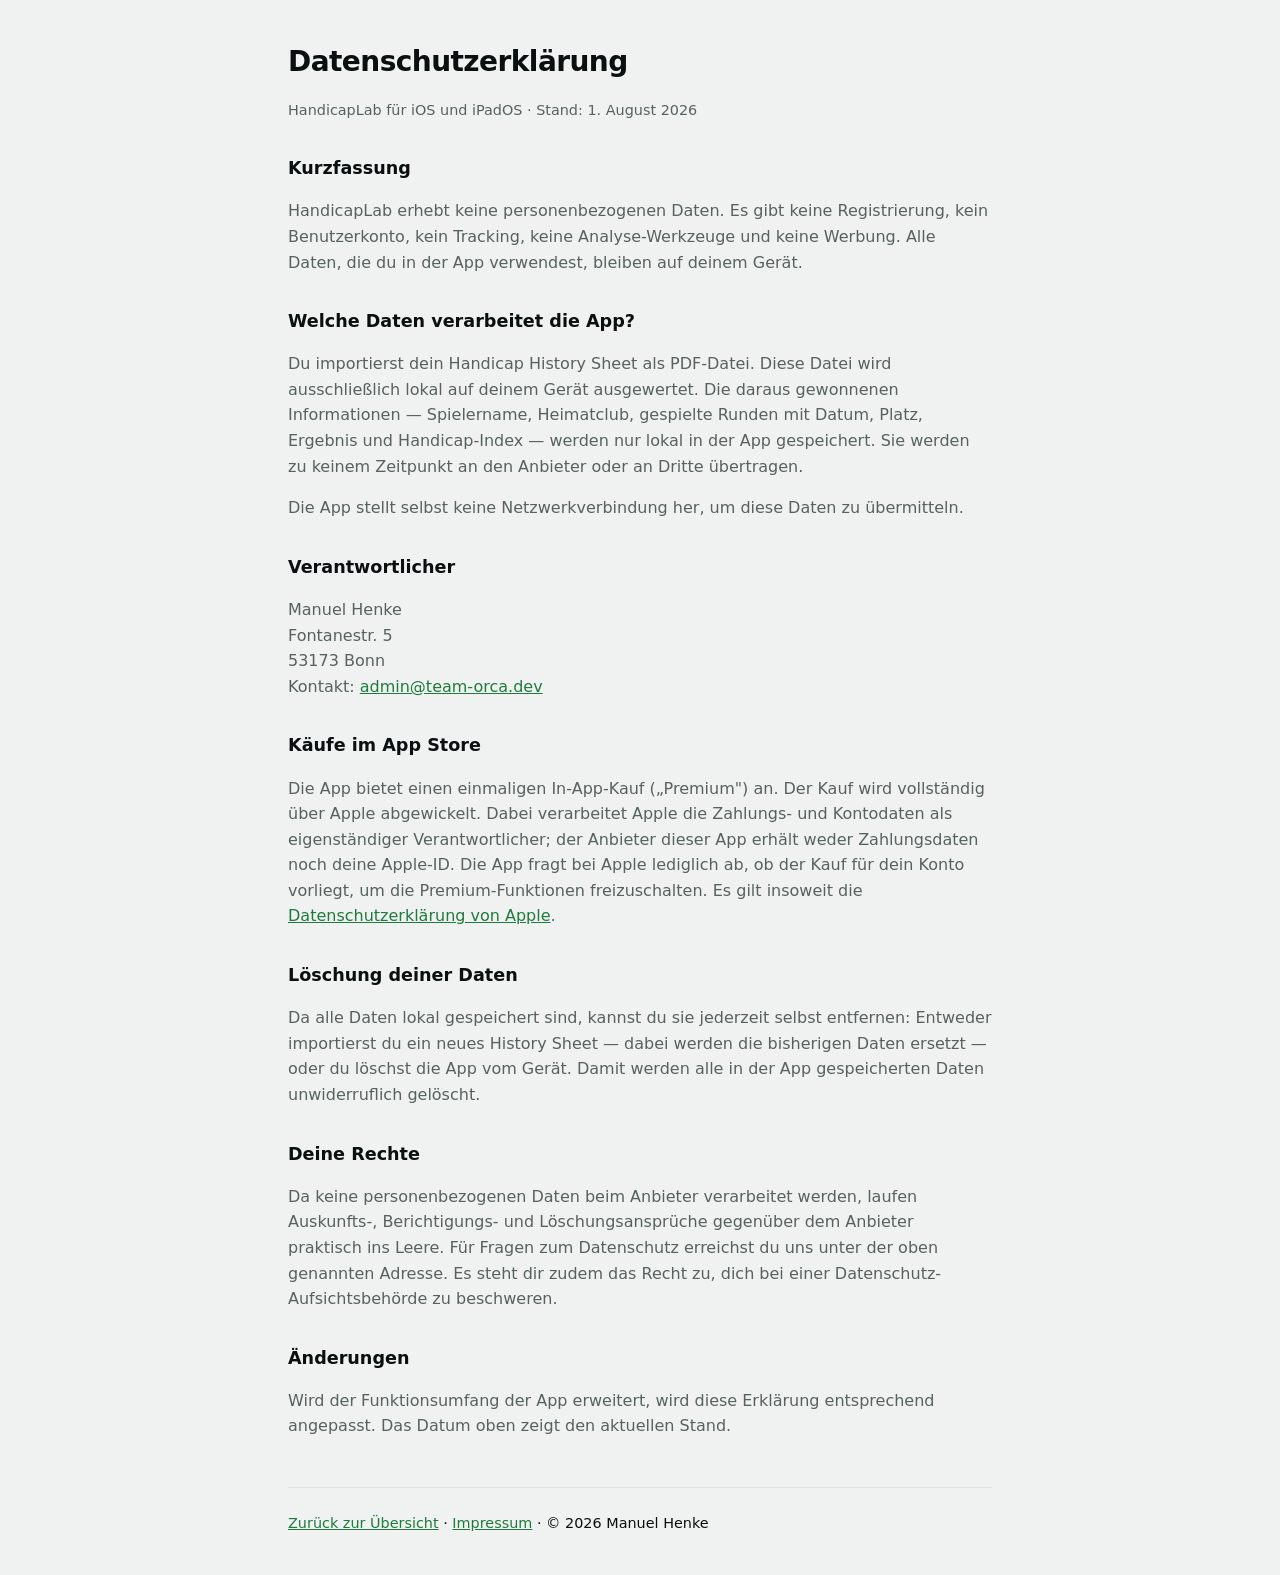
==== datenschutz.html @ 1e1ecd47 "docs: Anschrift in Impressum und Datenschutzerklaerung eintragen Die Platzhalter aus dem vorigen PR " ====
<!doctype html>
<html lang="de">
<head>
<meta charset="utf-8">
<meta name="viewport" content="width=device-width,initial-scale=1">
<title>Datenschutzerklärung — HandicapLab</title>
<style>
:root{--base:#07090A;--surf:#101416;--ink:#F3F6F5;--ink2:#9BA6A8;--acc:#4FCB6A;--line:#232B2E}
@media (prefers-color-scheme:light){:root{--base:#EFF2F1;--surf:#FFFFFF;--ink:#0A0F10;--ink2:#57625F;--acc:#1F7A3D;--line:#DFE4E3}}
*{box-sizing:border-box}
body{margin:0;background:var(--base);color:var(--ink);font:16px/1.6 -apple-system,BlinkMacSystemFont,system-ui,sans-serif;padding:2.5rem 1.25rem}
main{max-width:44rem;margin:0 auto}
h1{font-size:1.75rem;letter-spacing:-.02em;margin:0 0 .25rem}
h2{font-size:1.1rem;margin:2rem 0 .5rem}
p,li{color:var(--ink2)}
a{color:var(--acc)}
.stamp{color:var(--ink2);font-size:.9rem;margin-bottom:2rem}
footer{margin-top:3rem;padding-top:1.5rem;border-top:1px solid var(--line);font-size:.9rem}
</style>
</head>
<body>
<main>
  <h1>Datenschutzerklärung</h1>
  <p class="stamp">HandicapLab für iOS und iPadOS · Stand: 1. August 2026</p>

  <h2>Kurzfassung</h2>
  <p>HandicapLab erhebt keine personenbezogenen Daten. Es gibt keine Registrierung, kein
  Benutzerkonto, kein Tracking, keine Analyse-Werkzeuge und keine Werbung. Alle Daten, die du in
  der App verwendest, bleiben auf deinem Gerät.</p>

  <h2>Welche Daten verarbeitet die App?</h2>
  <p>Du importierst dein Handicap History Sheet als PDF-Datei. Diese Datei wird ausschließlich lokal
  auf deinem Gerät ausgewertet. Die daraus gewonnenen Informationen — Spielername, Heimatclub,
  gespielte Runden mit Datum, Platz, Ergebnis und Handicap-Index — werden nur lokal in der App
  gespeichert. Sie werden zu keinem Zeitpunkt an den Anbieter oder an Dritte übertragen.</p>
  <p>Die App stellt selbst keine Netzwerkverbindung her, um diese Daten zu übermitteln.</p>

  <h2>Verantwortlicher</h2>
  <p>Manuel Henke<br>
  Fontanestr. 5<br>
  53173 Bonn<br>
  Kontakt: <a href="mailto:admin@team-orca.dev">admin@team-orca.dev</a></p>

  <h2>Käufe im App Store</h2>
  <p>Die App bietet einen einmaligen In-App-Kauf („Premium") an. Der Kauf wird vollständig über
  Apple abgewickelt. Dabei verarbeitet Apple die Zahlungs- und Kontodaten als eigenständiger
  Verantwortlicher; der Anbieter dieser App erhält weder Zahlungsdaten noch deine Apple-ID. Die App
  fragt bei Apple lediglich ab, ob der Kauf für dein Konto vorliegt, um die Premium-Funktionen
  freizuschalten. Es gilt insoweit die
  <a href="https://www.apple.com/legal/privacy/de-ww/">Datenschutzerklärung von Apple</a>.</p>

  <h2>Löschung deiner Daten</h2>
  <p>Da alle Daten lokal gespeichert sind, kannst du sie jederzeit selbst entfernen: Entweder
  importierst du ein neues History Sheet — dabei werden die bisherigen Daten ersetzt — oder du
  löschst die App vom Gerät. Damit werden alle in der App gespeicherten Daten unwiderruflich
  gelöscht.</p>

  <h2>Deine Rechte</h2>
  <p>Da keine personenbezogenen Daten beim Anbieter verarbeitet werden, laufen Auskunfts-,
  Berichtigungs- und Löschungsansprüche gegenüber dem Anbieter praktisch ins Leere. Für Fragen zum
  Datenschutz erreichst du uns unter der oben genannten Adresse. Es steht dir zudem das Recht zu,
  dich bei einer Datenschutz-Aufsichtsbehörde zu beschweren.</p>

  <h2>Änderungen</h2>
  <p>Wird der Funktionsumfang der App erweitert, wird diese Erklärung entsprechend angepasst. Das
  Datum oben zeigt den aktuellen Stand.</p>

  <footer><a href="./index.html">Zurück zur Übersicht</a> ·
  <a href="./impressum.html">Impressum</a> · © 2026 Manuel Henke</footer>
</main>
</body>
</html>
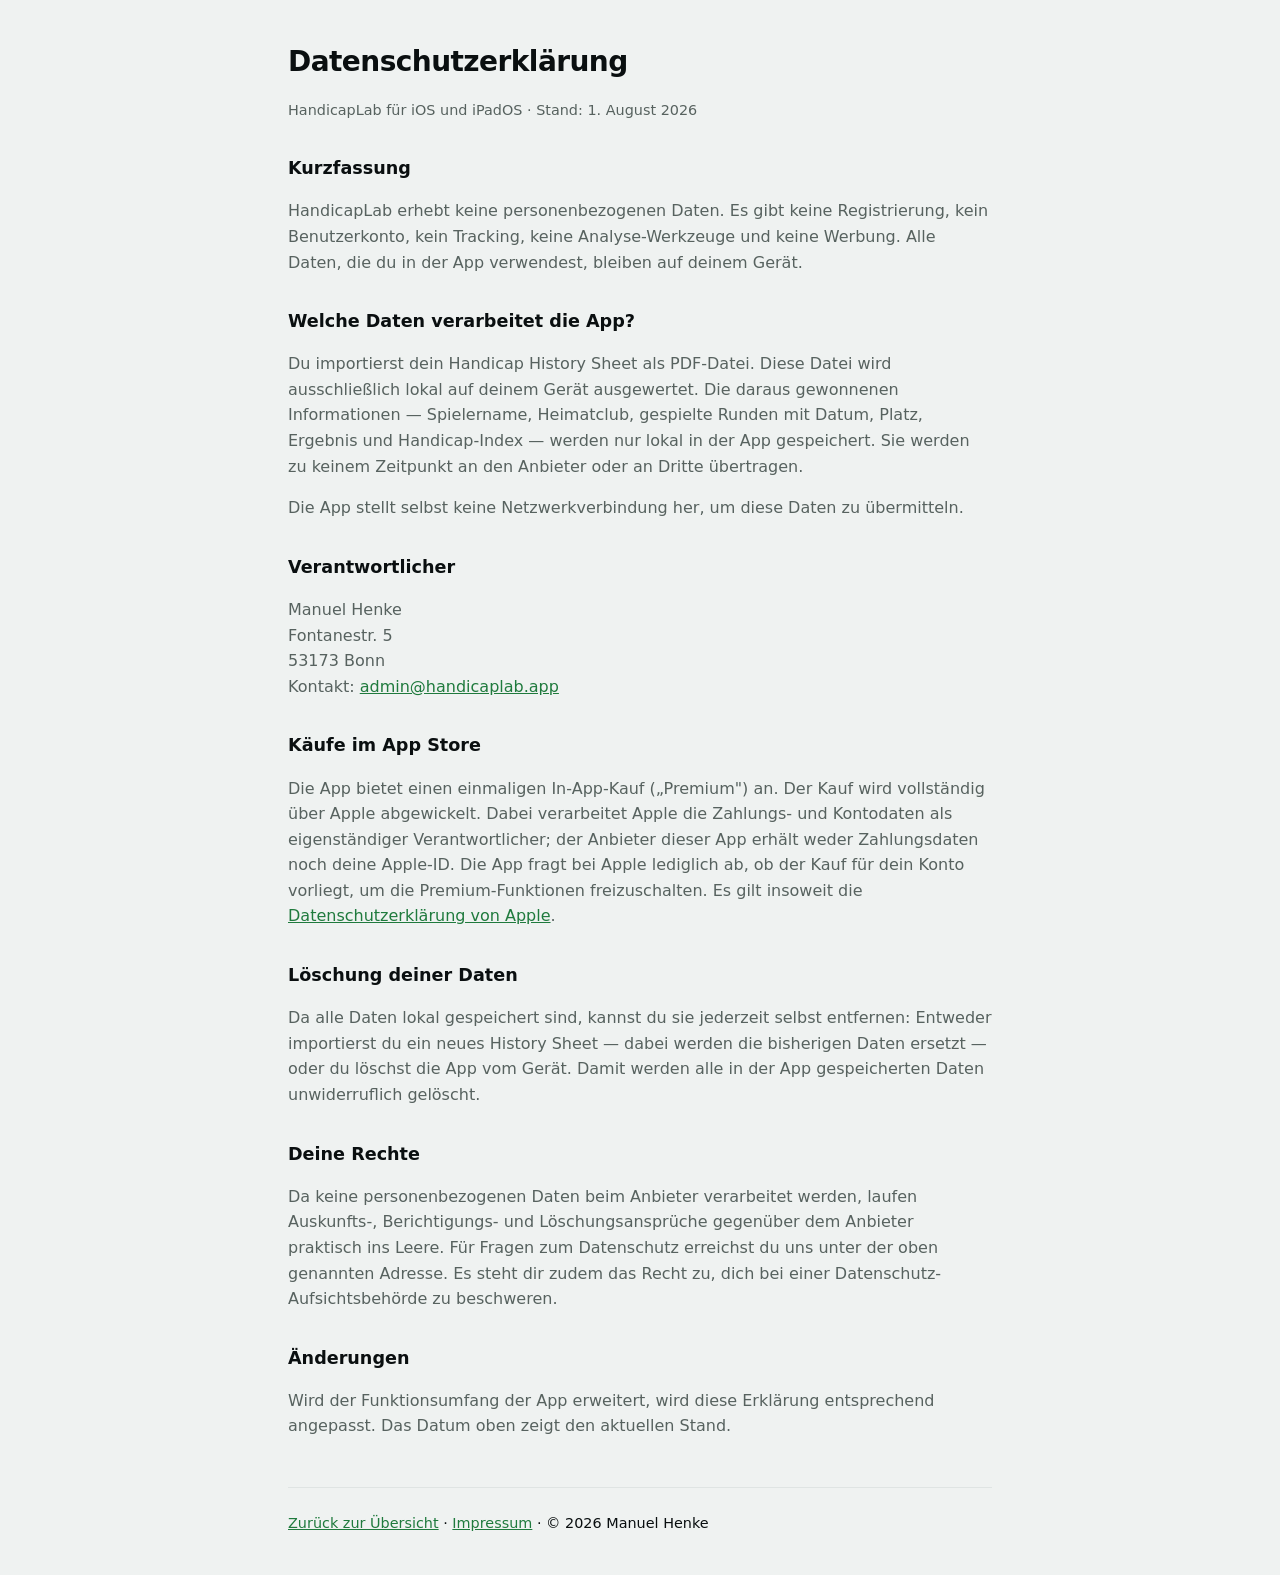
==== commit 06f73cd9: "docs: Kontaktadresse auf admin@handicaplab.app umstellen Adresse auf der eigenen Domain statt admin@" ====
--- a/datenschutz.html
+++ b/datenschutz.html
@@ -39,7 +39,7 @@
   <p>Manuel Henke<br>
   Fontanestr. 5<br>
   53173 Bonn<br>
-  Kontakt: <a href="mailto:admin@team-orca.dev">admin@team-orca.dev</a></p>
+  Kontakt: <a href="mailto:admin@handicaplab.app">admin@handicaplab.app</a></p>
 
   <h2>Käufe im App Store</h2>
   <p>Die App bietet einen einmaligen In-App-Kauf („Premium") an. Der Kauf wird vollständig über
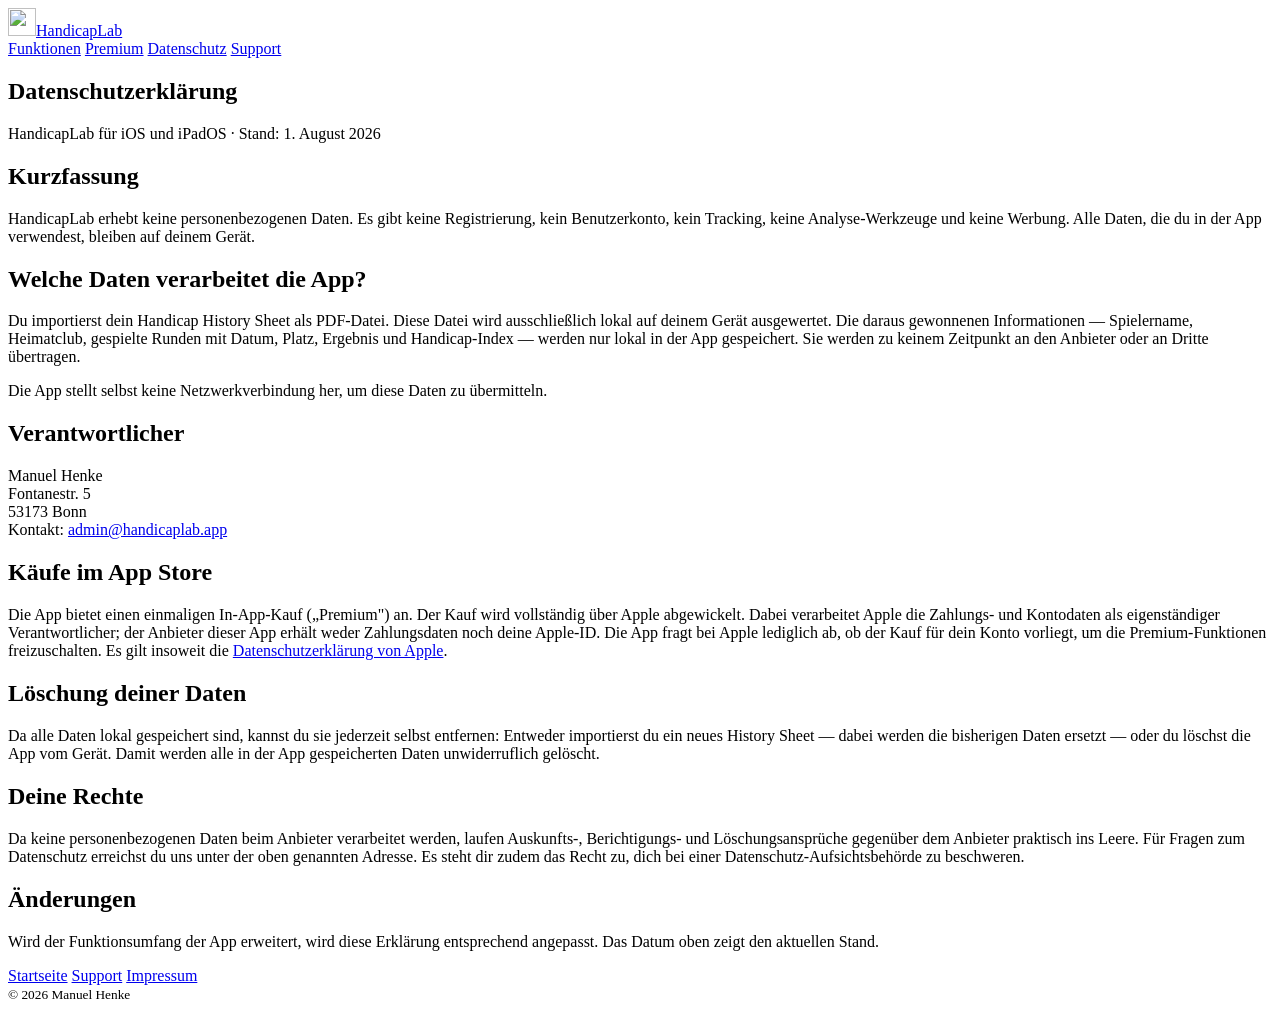
==== commit 08dac9bc: "refactor(web): Rechts- und Supportseiten auf die gemeinsame Huelle umstellen Impressum, Datenschutze" ====
--- a/datenschutz.html
+++ b/datenschutz.html
@@ -4,69 +4,87 @@
 <meta charset="utf-8">
 <meta name="viewport" content="width=device-width,initial-scale=1">
 <title>Datenschutzerklärung — HandicapLab</title>
-<style>
-:root{--base:#07090A;--surf:#101416;--ink:#F3F6F5;--ink2:#9BA6A8;--acc:#4FCB6A;--line:#232B2E}
-@media (prefers-color-scheme:light){:root{--base:#EFF2F1;--surf:#FFFFFF;--ink:#0A0F10;--ink2:#57625F;--acc:#1F7A3D;--line:#DFE4E3}}
-*{box-sizing:border-box}
-body{margin:0;background:var(--base);color:var(--ink);font:16px/1.6 -apple-system,BlinkMacSystemFont,system-ui,sans-serif;padding:2.5rem 1.25rem}
-main{max-width:44rem;margin:0 auto}
-h1{font-size:1.75rem;letter-spacing:-.02em;margin:0 0 .25rem}
-h2{font-size:1.1rem;margin:2rem 0 .5rem}
-p,li{color:var(--ink2)}
-a{color:var(--acc)}
-.stamp{color:var(--ink2);font-size:.9rem;margin-bottom:2rem}
-footer{margin-top:3rem;padding-top:1.5rem;border-top:1px solid var(--line);font-size:.9rem}
-</style>
+<meta name="description" content="Datenschutzerklärung für HandicapLab: Die App erhebt keine personenbezogenen Daten, alle Auswertungen bleiben auf dem Gerät.">
+<link rel="canonical" href="https://handicaplab.app/datenschutz.html">
+<link rel="icon" href="assets/img/icon-512.png" type="image/png">
+<link rel="apple-touch-icon" href="assets/img/icon-180.png">
+<link rel="stylesheet" href="assets/hl.css">
 </head>
 <body>
-<main>
-  <h1>Datenschutzerklärung</h1>
-  <p class="stamp">HandicapLab für iOS und iPadOS · Stand: 1. August 2026</p>
 
-  <h2>Kurzfassung</h2>
-  <p>HandicapLab erhebt keine personenbezogenen Daten. Es gibt keine Registrierung, kein
-  Benutzerkonto, kein Tracking, keine Analyse-Werkzeuge und keine Werbung. Alle Daten, die du in
-  der App verwendest, bleiben auf deinem Gerät.</p>
+<header class="nav">
+  <div class="shell">
+    <a class="brand" href="./"><img src="assets/img/icon-512.png" alt="" width="28" height="28">HandicapLab</a>
+    <nav class="nav-links" aria-label="Seitenbereiche">
+      <a href="./#funktionen">Funktionen</a>
+      <a href="./#premium">Premium</a>
+      <a href="./datenschutz.html" data-secondary aria-current="page">Datenschutz</a>
+      <a href="./support.html">Support</a>
+    </nav>
+  </div>
+</header>
 
-  <h2>Welche Daten verarbeitet die App?</h2>
-  <p>Du importierst dein Handicap History Sheet als PDF-Datei. Diese Datei wird ausschließlich lokal
-  auf deinem Gerät ausgewertet. Die daraus gewonnenen Informationen — Spielername, Heimatclub,
-  gespielte Runden mit Datum, Platz, Ergebnis und Handicap-Index — werden nur lokal in der App
-  gespeichert. Sie werden zu keinem Zeitpunkt an den Anbieter oder an Dritte übertragen.</p>
-  <p>Die App stellt selbst keine Netzwerkverbindung her, um diese Daten zu übermitteln.</p>
+<main class="page">
+  <div class="shell">
+    <article class="prose">
+      <h1>Datenschutzerklärung</h1>
+      <p class="stamp">HandicapLab für iOS und iPadOS · Stand: 1. August 2026</p>
 
-  <h2>Verantwortlicher</h2>
-  <p>Manuel Henke<br>
-  Fontanestr. 5<br>
-  53173 Bonn<br>
-  Kontakt: <a href="mailto:admin@handicaplab.app">admin@handicaplab.app</a></p>
+      <h2>Kurzfassung</h2>
+      <p>HandicapLab erhebt keine personenbezogenen Daten. Es gibt keine Registrierung, kein
+      Benutzerkonto, kein Tracking, keine Analyse-Werkzeuge und keine Werbung. Alle Daten, die du in
+      der App verwendest, bleiben auf deinem Gerät.</p>
 
-  <h2>Käufe im App Store</h2>
-  <p>Die App bietet einen einmaligen In-App-Kauf („Premium") an. Der Kauf wird vollständig über
-  Apple abgewickelt. Dabei verarbeitet Apple die Zahlungs- und Kontodaten als eigenständiger
-  Verantwortlicher; der Anbieter dieser App erhält weder Zahlungsdaten noch deine Apple-ID. Die App
-  fragt bei Apple lediglich ab, ob der Kauf für dein Konto vorliegt, um die Premium-Funktionen
-  freizuschalten. Es gilt insoweit die
-  <a href="https://www.apple.com/legal/privacy/de-ww/">Datenschutzerklärung von Apple</a>.</p>
+      <h2>Welche Daten verarbeitet die App?</h2>
+      <p>Du importierst dein Handicap History Sheet als PDF-Datei. Diese Datei wird ausschließlich lokal
+      auf deinem Gerät ausgewertet. Die daraus gewonnenen Informationen — Spielername, Heimatclub,
+      gespielte Runden mit Datum, Platz, Ergebnis und Handicap-Index — werden nur lokal in der App
+      gespeichert. Sie werden zu keinem Zeitpunkt an den Anbieter oder an Dritte übertragen.</p>
+      <p>Die App stellt selbst keine Netzwerkverbindung her, um diese Daten zu übermitteln.</p>
 
-  <h2>Löschung deiner Daten</h2>
-  <p>Da alle Daten lokal gespeichert sind, kannst du sie jederzeit selbst entfernen: Entweder
-  importierst du ein neues History Sheet — dabei werden die bisherigen Daten ersetzt — oder du
-  löschst die App vom Gerät. Damit werden alle in der App gespeicherten Daten unwiderruflich
-  gelöscht.</p>
+      <h2>Verantwortlicher</h2>
+      <p>Manuel Henke<br>
+      Fontanestr. 5<br>
+      53173 Bonn<br>
+      Kontakt: <a href="mailto:admin@handicaplab.app">admin@handicaplab.app</a></p>
 
-  <h2>Deine Rechte</h2>
-  <p>Da keine personenbezogenen Daten beim Anbieter verarbeitet werden, laufen Auskunfts-,
-  Berichtigungs- und Löschungsansprüche gegenüber dem Anbieter praktisch ins Leere. Für Fragen zum
-  Datenschutz erreichst du uns unter der oben genannten Adresse. Es steht dir zudem das Recht zu,
-  dich bei einer Datenschutz-Aufsichtsbehörde zu beschweren.</p>
+      <h2>Käufe im App Store</h2>
+      <p>Die App bietet einen einmaligen In-App-Kauf („Premium") an. Der Kauf wird vollständig über
+      Apple abgewickelt. Dabei verarbeitet Apple die Zahlungs- und Kontodaten als eigenständiger
+      Verantwortlicher; der Anbieter dieser App erhält weder Zahlungsdaten noch deine Apple-ID. Die App
+      fragt bei Apple lediglich ab, ob der Kauf für dein Konto vorliegt, um die Premium-Funktionen
+      freizuschalten. Es gilt insoweit die
+      <a href="https://www.apple.com/legal/privacy/de-ww/">Datenschutzerklärung von Apple</a>.</p>
 
-  <h2>Änderungen</h2>
-  <p>Wird der Funktionsumfang der App erweitert, wird diese Erklärung entsprechend angepasst. Das
-  Datum oben zeigt den aktuellen Stand.</p>
+      <h2>Löschung deiner Daten</h2>
+      <p>Da alle Daten lokal gespeichert sind, kannst du sie jederzeit selbst entfernen: Entweder
+      importierst du ein neues History Sheet — dabei werden die bisherigen Daten ersetzt — oder du
+      löschst die App vom Gerät. Damit werden alle in der App gespeicherten Daten unwiderruflich
+      gelöscht.</p>
 
-  <footer><a href="./index.html">Zurück zur Übersicht</a> ·
-  <a href="./impressum.html">Impressum</a> · © 2026 Manuel Henke</footer>
+      <h2>Deine Rechte</h2>
+      <p>Da keine personenbezogenen Daten beim Anbieter verarbeitet werden, laufen Auskunfts-,
+      Berichtigungs- und Löschungsansprüche gegenüber dem Anbieter praktisch ins Leere. Für Fragen zum
+      Datenschutz erreichst du uns unter der oben genannten Adresse. Es steht dir zudem das Recht zu,
+      dich bei einer Datenschutz-Aufsichtsbehörde zu beschweren.</p>
+
+      <h2>Änderungen</h2>
+      <p>Wird der Funktionsumfang der App erweitert, wird diese Erklärung entsprechend angepasst. Das
+      Datum oben zeigt den aktuellen Stand.</p>
+    </article>
+  </div>
 </main>
+
+<footer class="foot">
+  <div class="shell">
+    <div class="foot-links">
+      <a href="./">Startseite</a>
+      <a href="./support.html">Support</a>
+      <a href="./impressum.html">Impressum</a>
+    </div>
+    <small>© 2026 Manuel Henke</small>
+  </div>
+</footer>
+
 </body>
 </html>
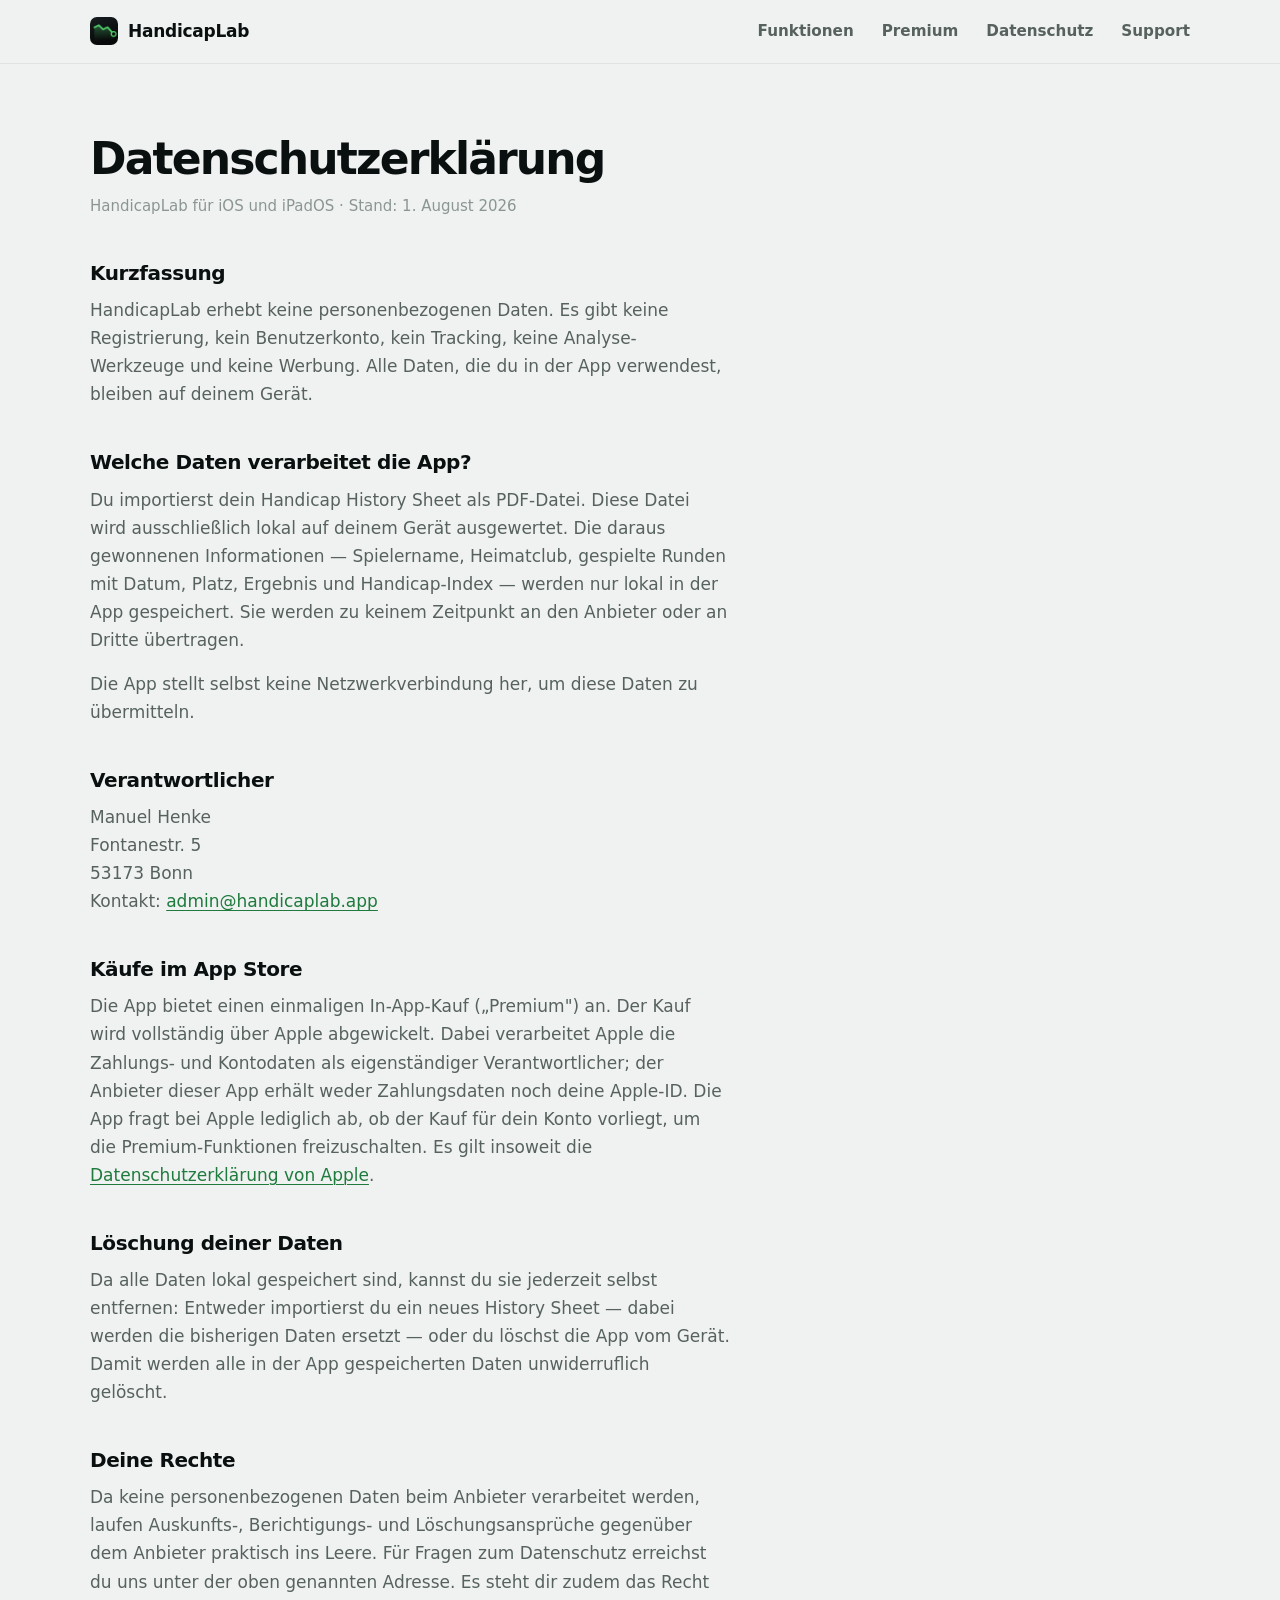
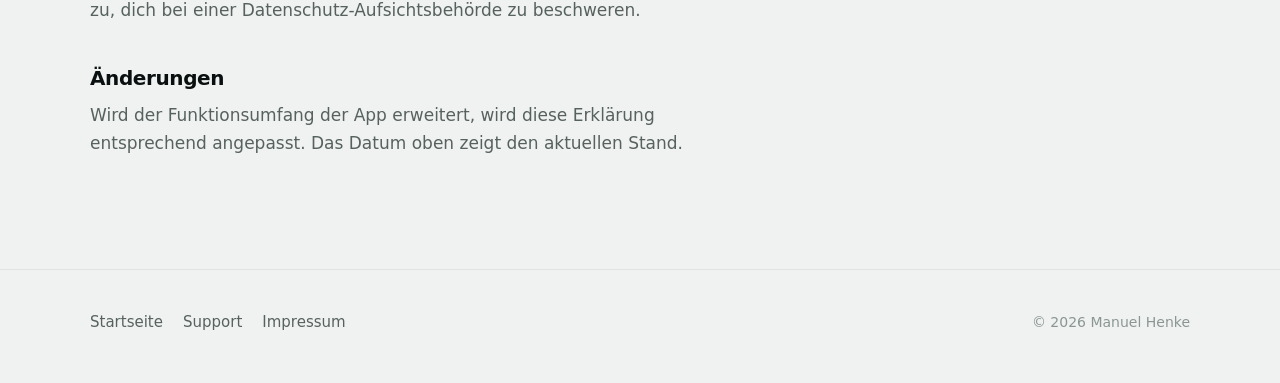
==== commit 69c05c4c: "fix(web): Nav-Brand kollidiert auf schmalen Screens nicht mehr mit den Links" ====
--- a/datenschutz.html
+++ b/datenschutz.html
@@ -14,7 +14,7 @@
 
 <header class="nav">
   <div class="shell">
-    <a class="brand" href="./"><img src="assets/img/icon-512.png" alt="" width="28" height="28">HandicapLab</a>
+    <a class="brand" href="./"><img src="assets/img/icon-512.png" alt="" width="28" height="28"><span>HandicapLab</span></a>
     <nav class="nav-links" aria-label="Seitenbereiche">
       <a href="./#funktionen">Funktionen</a>
       <a href="./#premium">Premium</a>
--- a/assets/hl.css
+++ b/assets/hl.css
@@ -0,0 +1,318 @@
+/* ==========================================================================
+   HandicapLab — Website
+   Design-System „Range x Fairway Gruen". Dark ist der Leitmodus, Light die
+   Ableitung. Fairway Gruen ist der einzige Signalton: Marke, Aktiv-Zustand,
+   Verbesserung. Kein Systemblau, keine zweite Aktionsfarbe.
+
+   Radien-Regel (eine, ueberall): Karten und Bento-Zellen 22px, Flaechen
+   innerhalb einer Karte 14px, alles Interaktive voll gerundet (Pill).
+   Geraeterahmen 44px aussen / 36px innen (aussen minus Polsterung).
+   ========================================================================== */
+
+:root {
+  --font: -apple-system, BlinkMacSystemFont, "SF Pro Text", "SF Pro Display", system-ui, sans-serif;
+  --mono: ui-monospace, "SF Mono", SFMono-Regular, Menlo, monospace;
+
+  /* Graphit — Dark, Leitmodus */
+  --base: #07090A;  --surf: #101416;  --surf2: #171D1F;  --line: #232B2E;
+  --ink:  #F3F6F5;  --ink2: #9BA6A8;  --ink3: #626D70;
+
+  /* Fairway Gruen */
+  --acc: #4FCB6A;        /* Flaeche, in beiden Modi identisch */
+  --acc-ink: #06170C;    /* einzige Schriftfarbe auf der Flaeche */
+  --acc-text: #4FCB6A;   /* Fairway als Schrift/Linie — Dark */
+  --acc-07: rgba(79, 203, 106, .07);
+  --acc-14: rgba(79, 203, 106, .14);
+  --acc-28: rgba(79, 203, 106, .28);
+
+  --hair: inset 0 0 0 1px rgba(255, 255, 255, .055);
+  --lift: inset 0 1px 0 rgba(255, 255, 255, .06), inset 0 0 0 1px rgba(255, 255, 255, .04);
+  --wash: rgba(255, 255, 255, .06);
+
+  --r-card: 22px;
+  --r-in: 14px;
+  --r-pill: 999px;
+
+  --shell: 1180px;
+  --gap: clamp(1rem, 2.2vw, 1.5rem);
+  --sec: clamp(4.5rem, 9vw, 8rem);
+
+  color-scheme: dark light;
+}
+
+@media (prefers-color-scheme: light) {
+  :root {
+    --base: #EFF2F1;  --surf: #FFFFFF;  --surf2: #F7F9F8;  --line: #DFE4E3;
+    --ink:  #0A0F10;  --ink2: #57625F;  --ink3: #8B9694;
+    --acc-text: #1F7A3D;   /* R4: Fairway als Schrift nur so im Hellmodus */
+    --hair: inset 0 0 0 1px #DFE4E3;
+    --lift: inset 0 1px 0 #fff, inset 0 0 0 1px #DFE4E3;
+    --wash: rgba(10, 15, 16, .055);
+  }
+}
+
+*, *::before, *::after { box-sizing: border-box; }
+
+html { -webkit-text-size-adjust: 100%; scroll-behavior: smooth; }
+@media (prefers-reduced-motion: reduce) { html { scroll-behavior: auto; } }
+
+body {
+  margin: 0;
+  background: var(--base);
+  color: var(--ink);
+  font-family: var(--font);
+  font-size: 17px;
+  line-height: 1.65;
+  -webkit-font-smoothing: antialiased;
+}
+
+img { max-width: 100%; height: auto; display: block; }
+.mono { font-family: var(--mono); font-variant-numeric: tabular-nums; }
+
+a { color: var(--acc-text); text-decoration-thickness: 1px; text-underline-offset: .18em; }
+a:hover { color: var(--ink); }
+
+:focus-visible {
+  outline: 2px solid var(--acc-text);
+  outline-offset: 3px;
+  border-radius: 4px;
+}
+
+.shell { max-width: var(--shell); margin: 0 auto; padding: 0 clamp(1.25rem, 4vw, 2.5rem); }
+.sr-only {
+  position: absolute; width: 1px; height: 1px; padding: 0; margin: -1px;
+  overflow: hidden; clip: rect(0 0 0 0); white-space: nowrap; border: 0;
+}
+
+/* ---------- Navigation: eine Zeile, 64px ---------------------------------- */
+
+.nav {
+  position: sticky; top: 0; z-index: 20;
+  height: 64px;
+  background: color-mix(in srgb, var(--base) 82%, transparent);
+  backdrop-filter: saturate(180%) blur(14px);
+  -webkit-backdrop-filter: saturate(180%) blur(14px);
+  border-bottom: 1px solid var(--line);
+}
+.nav .shell { height: 100%; display: flex; align-items: center; justify-content: space-between; gap: 1.5rem; }
+
+.brand { display: inline-flex; align-items: center; gap: .625rem; color: var(--ink); text-decoration: none; font-weight: 660; letter-spacing: -.015em; }
+.brand img { width: 28px; height: 28px; border-radius: 7px; }
+
+.nav-links { display: flex; align-items: center; gap: clamp(1rem, 2.5vw, 1.75rem); }
+.nav-links a { color: var(--ink2); text-decoration: none; font-size: .95rem; font-weight: 560; white-space: nowrap; transition: color .2s ease; }
+.nav-links a:hover { color: var(--ink); }
+
+@media (max-width: 560px) {
+  .nav-links a[data-secondary] { display: none; }
+  /* Auf schmalen Screens quetscht space-between die Brand in die Links:
+     der Name fliegt raus, das Icon bleibt als Marke. */
+  .brand { flex-shrink: 0; }
+  .brand span { display: none; }
+}
+
+/* ---------- Bausteine ----------------------------------------------------- */
+
+.eyebrow {
+  display: block;
+  font-size: .6875rem; letter-spacing: .18em; text-transform: uppercase;
+  font-weight: 700; color: var(--acc-text); margin: 0 0 .875rem;
+}
+
+h1, h2, h3 { margin: 0; font-weight: 720; letter-spacing: -.035em; line-height: 1.06; }
+/* Hero-Headline ist fuenf Woerter lang und bricht auf zwei Zeilen. Die
+   Obergrenze der Skala ist danach bemessen, nicht umgekehrt. */
+h1 { font-size: clamp(2.15rem, 4.3vw, 3.4rem); letter-spacing: -.042em; line-height: 1.05; }
+h2 { font-size: clamp(1.75rem, 3.2vw, 2.6rem); }
+h3 { font-size: 1.1875rem; letter-spacing: -.02em; line-height: 1.3; }
+
+.lede { font-size: clamp(1.0625rem, 1.5vw, 1.1875rem); color: var(--ink2); max-width: 54ch; margin: 1.25rem 0 0; }
+.muted { color: var(--ink2); }
+.tiny { font-size: .8125rem; color: var(--ink3); }
+
+section { padding: var(--sec) 0; }
+section + section { border-top: 1px solid var(--line); }
+
+/* Buttons — alles Interaktive ist voll gerundet */
+.btn {
+  display: inline-flex; align-items: center; gap: .625rem;
+  padding: .8125rem 1.375rem;
+  border-radius: var(--r-pill);
+  font-size: 1rem; font-weight: 660; letter-spacing: -.01em;
+  text-decoration: none; white-space: nowrap; border: 0; cursor: pointer;
+  transition: transform .18s ease, background-color .2s ease, color .2s ease;
+}
+.btn:active { transform: translateY(1px); }
+.btn-primary { background: var(--acc); color: var(--acc-ink); }
+.btn-primary:hover { background: #3FBC5B; color: var(--acc-ink); }
+.btn-ghost { background: var(--wash); color: var(--ink); box-shadow: var(--hair); }
+.btn-ghost:hover { background: var(--surf2); color: var(--ink); }
+.btn svg { width: 18px; height: 18px; flex: none; }
+
+/* Statusmarke statt Store-Badge, solange die App nicht freigegeben ist */
+.status {
+  display: inline-flex; align-items: center; gap: .625rem;
+  padding: .8125rem 1.375rem;
+  border-radius: var(--r-pill);
+  background: var(--acc-14);
+  box-shadow: inset 0 0 0 1px var(--acc-28);
+  color: var(--acc-text);
+  font-size: 1rem; font-weight: 660; letter-spacing: -.01em; white-space: nowrap;
+}
+.status svg { width: 17px; height: 17px; flex: none; }
+
+.card { background: var(--surf); border-radius: var(--r-card); box-shadow: var(--lift); padding: clamp(1.375rem, 2.4vw, 1.875rem); }
+
+/* Geraeterahmen — konzentrisch: 44px aussen, 8px Polsterung, 36px innen.
+   Das Geraet bleibt in beiden Modi dunkel: es ist eine Produktabbildung,
+   kein Seitenhintergrund. */
+.device { border-radius: 44px; padding: 8px; background: linear-gradient(150deg, #3B4447, #12181A 55%, #2B3336); box-shadow: 0 44px 90px -42px rgba(0, 0, 0, .8), 0 0 0 1px rgba(255, 255, 255, .05); }
+.device img { border-radius: 36px; }
+.device-wide { border-radius: 26px; padding: 7px; }
+.device-wide img { border-radius: 19px; }
+
+/* ---------- Hero: asymmetrischer Split ------------------------------------ */
+
+.hero { padding: clamp(3rem, 6vw, 5.5rem) 0 var(--sec); border-top: 0; }
+.hero .shell {
+  display: grid; grid-template-columns: minmax(0, 1.15fr) minmax(0, .85fr);
+  gap: clamp(2rem, 5vw, 4.5rem); align-items: center;
+}
+.hero-copy { max-width: 37rem; }
+.hero h1 span { color: var(--acc-text); }
+.hero-actions { display: flex; flex-wrap: wrap; align-items: center; gap: 1rem; margin-top: 2.25rem; }
+.hero-art { justify-self: end; width: 100%; max-width: 310px; }
+
+@media (max-width: 900px) {
+  .hero .shell { grid-template-columns: 1fr; }
+  .hero-art { justify-self: center; max-width: 290px; }
+}
+
+/* ---------- Schrittfolge -------------------------------------------------- */
+
+.steps { display: grid; grid-template-columns: repeat(3, 1fr); gap: 0; margin-top: clamp(2.5rem, 5vw, 3.5rem); }
+.step { padding: 1.75rem clamp(1.25rem, 2.5vw, 2rem) 0; border-top: 1px solid var(--line); }
+.step + .step { border-left: 1px solid var(--line); }
+.step:first-child { padding-left: 0; }
+.step:last-child { padding-right: 0; }
+.step .n { font-family: var(--mono); font-size: .8125rem; font-weight: 700; color: var(--acc-text); letter-spacing: .1em; }
+.step h3 { margin: .875rem 0 .5rem; }
+.step p { margin: 0; color: var(--ink2); font-size: .9375rem; }
+
+@media (max-width: 760px) {
+  .steps { grid-template-columns: 1fr; }
+  .step { padding: 1.5rem 0 0; }
+  .step + .step { border-left: 0; }
+}
+
+/* ---------- Bento --------------------------------------------------------- */
+
+.bento { display: grid; grid-template-columns: repeat(12, 1fr); gap: var(--gap); margin-top: clamp(2.5rem, 5vw, 3.5rem); }
+.cell { background: var(--surf); border-radius: var(--r-card); box-shadow: var(--lift); padding: clamp(1.375rem, 2.2vw, 1.75rem); display: flex; flex-direction: column; gap: 1.125rem; }
+.cell h3 { letter-spacing: -.022em; }
+.cell p { margin: 0; color: var(--ink2); font-size: .9375rem; }
+.cell figure { margin: auto 0 0; }
+.cell figure img { border-radius: var(--r-in); box-shadow: 0 18px 40px -28px rgba(0, 0, 0, .9); }
+
+.cell-lead { grid-column: span 7; }
+.cell-b { grid-column: span 5; }
+.cell-c { grid-column: span 5; }
+.cell-d { grid-column: span 7; background: linear-gradient(150deg, var(--acc-14), transparent 62%), var(--surf); }
+.cell-d .big { font-family: var(--mono); font-size: clamp(3rem, 7vw, 4.5rem); font-weight: 700; letter-spacing: -.05em; line-height: 1; color: var(--acc-text); }
+
+@media (max-width: 860px) {
+  .cell-lead, .cell-b, .cell-c, .cell-d { grid-column: span 12; }
+}
+
+/* ---------- Historie: Aussage ueber zwei Spalten -------------------------- */
+
+.claim { display: grid; grid-template-columns: minmax(0, 1fr) minmax(0, 1fr); gap: clamp(2rem, 5vw, 4rem); align-items: start; }
+.claim p { color: var(--ink2); margin: 0 0 1rem; }
+.claim p:last-child { margin-bottom: 0; }
+.claim-col { padding-top: .5rem; }
+
+@media (max-width: 800px) { .claim { grid-template-columns: 1fr; } }
+
+/* ---------- Premium: Vergleich zweier Spalten ----------------------------- */
+
+.plans { display: grid; grid-template-columns: minmax(0, 1fr) minmax(0, 1.15fr); gap: var(--gap); margin-top: clamp(2.5rem, 5vw, 3.5rem); align-items: start; }
+.plan { background: var(--surf); border-radius: var(--r-card); box-shadow: var(--lift); padding: clamp(1.5rem, 2.6vw, 2rem); }
+.plan-premium { box-shadow: var(--lift), inset 0 0 0 1.5px var(--acc-28); }
+.plan-head { display: flex; align-items: baseline; justify-content: space-between; gap: 1rem; flex-wrap: wrap; }
+.plan-price { font-size: 1.0625rem; font-weight: 700; color: var(--ink); font-variant-numeric: tabular-nums; }
+.plan ul { list-style: none; margin: 1.5rem 0 0; padding: 0; display: grid; gap: .875rem; }
+.plan li { display: flex; gap: .75rem; align-items: flex-start; font-size: .9375rem; color: var(--ink2); }
+.plan li b { color: var(--ink); font-weight: 620; display: block; }
+.plan li svg { width: 18px; height: 18px; flex: none; margin-top: .2em; color: var(--acc-text); }
+.plan-note { margin: 1.5rem 0 0; font-size: .8125rem; color: var(--ink3); }
+
+@media (max-width: 800px) { .plans { grid-template-columns: 1fr; } }
+
+/* ---------- iPad ---------------------------------------------------------- */
+
+.wide-head { max-width: 46rem; }
+.wide-art { margin-top: clamp(2.5rem, 5vw, 3.5rem); }
+
+/* ---------- Datenschutz-Aussage ------------------------------------------- */
+
+.facts { display: grid; grid-template-columns: repeat(4, 1fr); gap: 0; margin-top: clamp(2.5rem, 5vw, 3.5rem); }
+.fact { border-top: 1px solid var(--line); padding: 1.5rem clamp(1rem, 2vw, 1.75rem) 0; }
+.fact + .fact { border-left: 1px solid var(--line); }
+.fact:first-child { padding-left: 0; }
+.fact:last-child { padding-right: 0; }
+.fact b { display: block; font-size: 1.0625rem; font-weight: 660; letter-spacing: -.02em; }
+.fact span { display: block; margin-top: .375rem; font-size: .875rem; color: var(--ink2); }
+
+@media (max-width: 780px) {
+  .facts { grid-template-columns: 1fr 1fr; }
+  .fact:nth-child(3) { padding-left: 0; border-left: 0; }
+}
+@media (max-width: 460px) {
+  .facts { grid-template-columns: 1fr; }
+  .fact { padding: 1.25rem 0 0; border-left: 0 !important; }
+}
+
+/* ---------- Abschluss ----------------------------------------------------- */
+
+.close { text-align: center; }
+.close h2 { max-width: 20ch; margin: 0 auto; }
+.close .lede { margin-left: auto; margin-right: auto; }
+.close .hero-actions { justify-content: center; }
+
+/* ---------- Fliesstext (Rechts- und Hilfeseiten) -------------------------- */
+
+.page { padding: clamp(3rem, 6vw, 4.5rem) 0 clamp(4rem, 8vw, 6rem); }
+.prose { max-width: 40rem; }
+.prose h1 { font-size: clamp(2rem, 4vw, 2.75rem); }
+.prose h2 { font-size: 1.25rem; letter-spacing: -.02em; margin: 2.75rem 0 .75rem; }
+.prose p, .prose li { color: var(--ink2); }
+.prose p { margin: 0 0 1rem; }
+.prose ol, .prose ul { padding-left: 1.25rem; margin: 0 0 1rem; display: grid; gap: .625rem; }
+.prose strong, .prose b { color: var(--ink); font-weight: 620; }
+.prose .stamp { font-size: .9375rem; color: var(--ink3); margin: .75rem 0 2.5rem; }
+.prose .callout { background: var(--surf); border-radius: var(--r-card); box-shadow: var(--lift); padding: 1.25rem 1.5rem; margin: 1.75rem 0; }
+.prose .callout p:last-child { margin-bottom: 0; }
+
+/* ---------- Fusszeile ----------------------------------------------------- */
+
+.foot { border-top: 1px solid var(--line); padding: 2.5rem 0 3rem; }
+.foot .shell { display: flex; flex-wrap: wrap; gap: 1rem 2rem; align-items: center; justify-content: space-between; }
+.foot-links { display: flex; flex-wrap: wrap; gap: 1.25rem; }
+.foot a { color: var(--ink2); text-decoration: none; font-size: .9375rem; }
+.foot a:hover { color: var(--ink); }
+.foot small { color: var(--ink3); font-size: .875rem; }
+
+/* ---------- Einblenden beim Scrollen -------------------------------------- */
+
+.rv { opacity: 0; transform: translateY(18px); transition: opacity .7s cubic-bezier(.16, 1, .3, 1), transform .7s cubic-bezier(.16, 1, .3, 1); transition-delay: calc(var(--i, 0) * 70ms); }
+.rv.in { opacity: 1; transform: none; }
+
+@media (prefers-reduced-motion: reduce) {
+  .rv { opacity: 1; transform: none; transition: none; }
+  .btn { transition: none; }
+  .btn:active { transform: none; }
+}
+
+/* Screenshots in der Support-Anleitung */
+.prose figure.shot { margin: 1.25rem 0 1.75rem; }
+.prose figure.shot img { display: block; width: 100%; max-width: 24rem; height: auto; border-radius: 12px; box-shadow: var(--hair); }
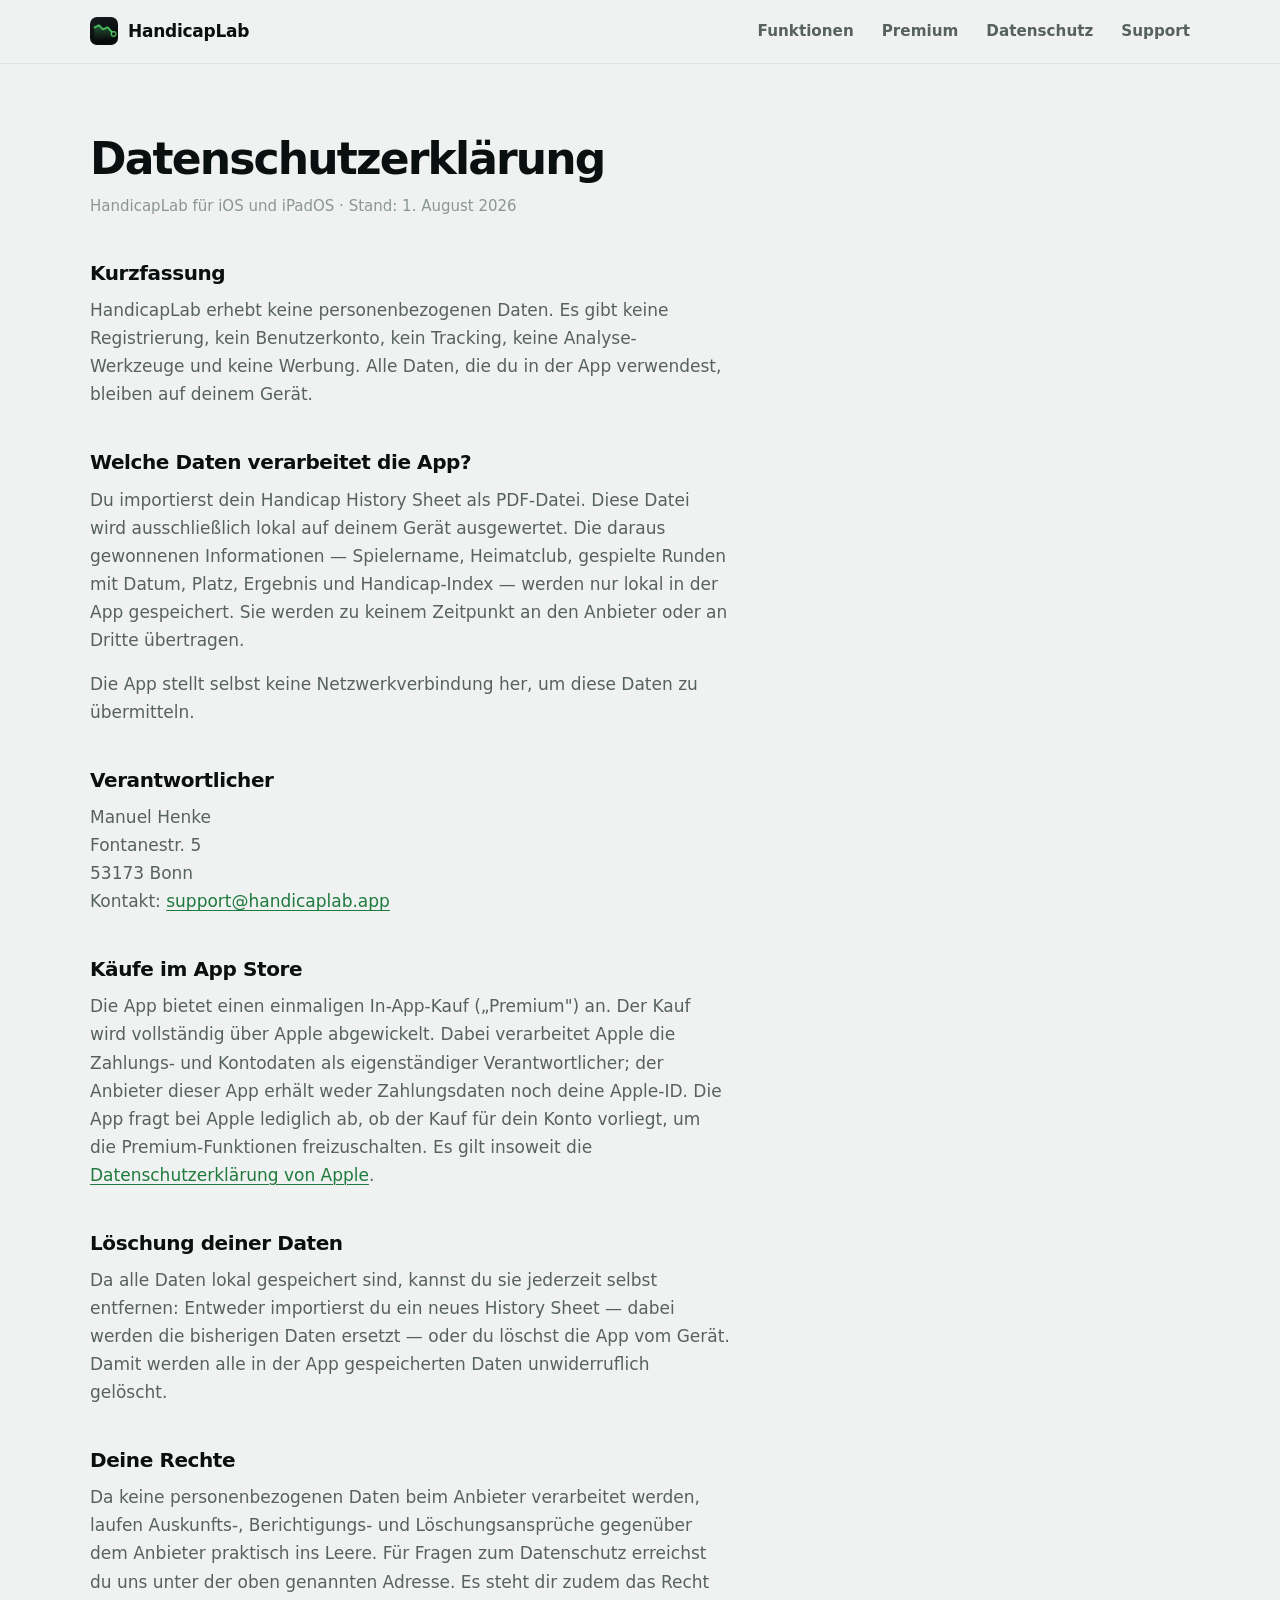
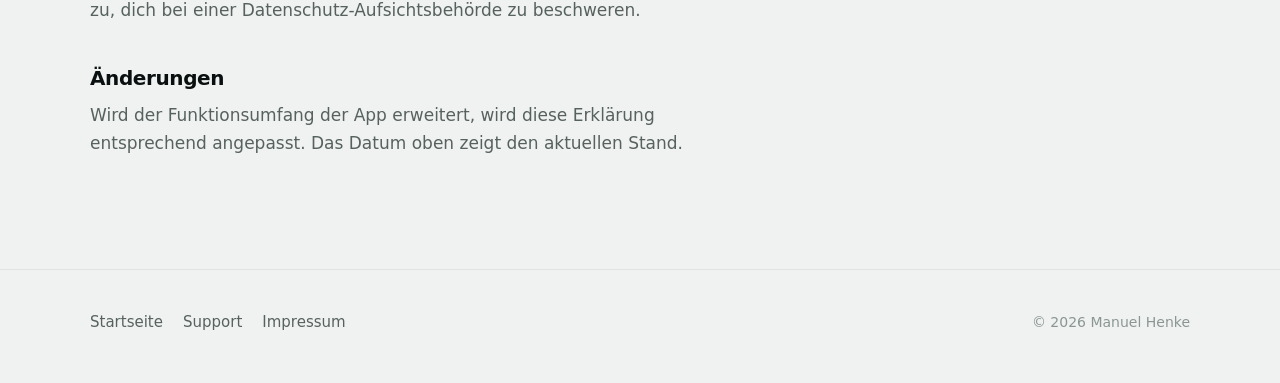
==== commit 70d4009d: "chore(web): Kontaktadresse auf support@handicaplab.app umstellen" ====
--- a/datenschutz.html
+++ b/datenschutz.html
@@ -46,7 +46,7 @@
       <p>Manuel Henke<br>
       Fontanestr. 5<br>
       53173 Bonn<br>
-      Kontakt: <a href="mailto:admin@handicaplab.app">admin@handicaplab.app</a></p>
+      Kontakt: <a href="mailto:support@handicaplab.app">support@handicaplab.app</a></p>
 
       <h2>Käufe im App Store</h2>
       <p>Die App bietet einen einmaligen In-App-Kauf („Premium") an. Der Kauf wird vollständig über
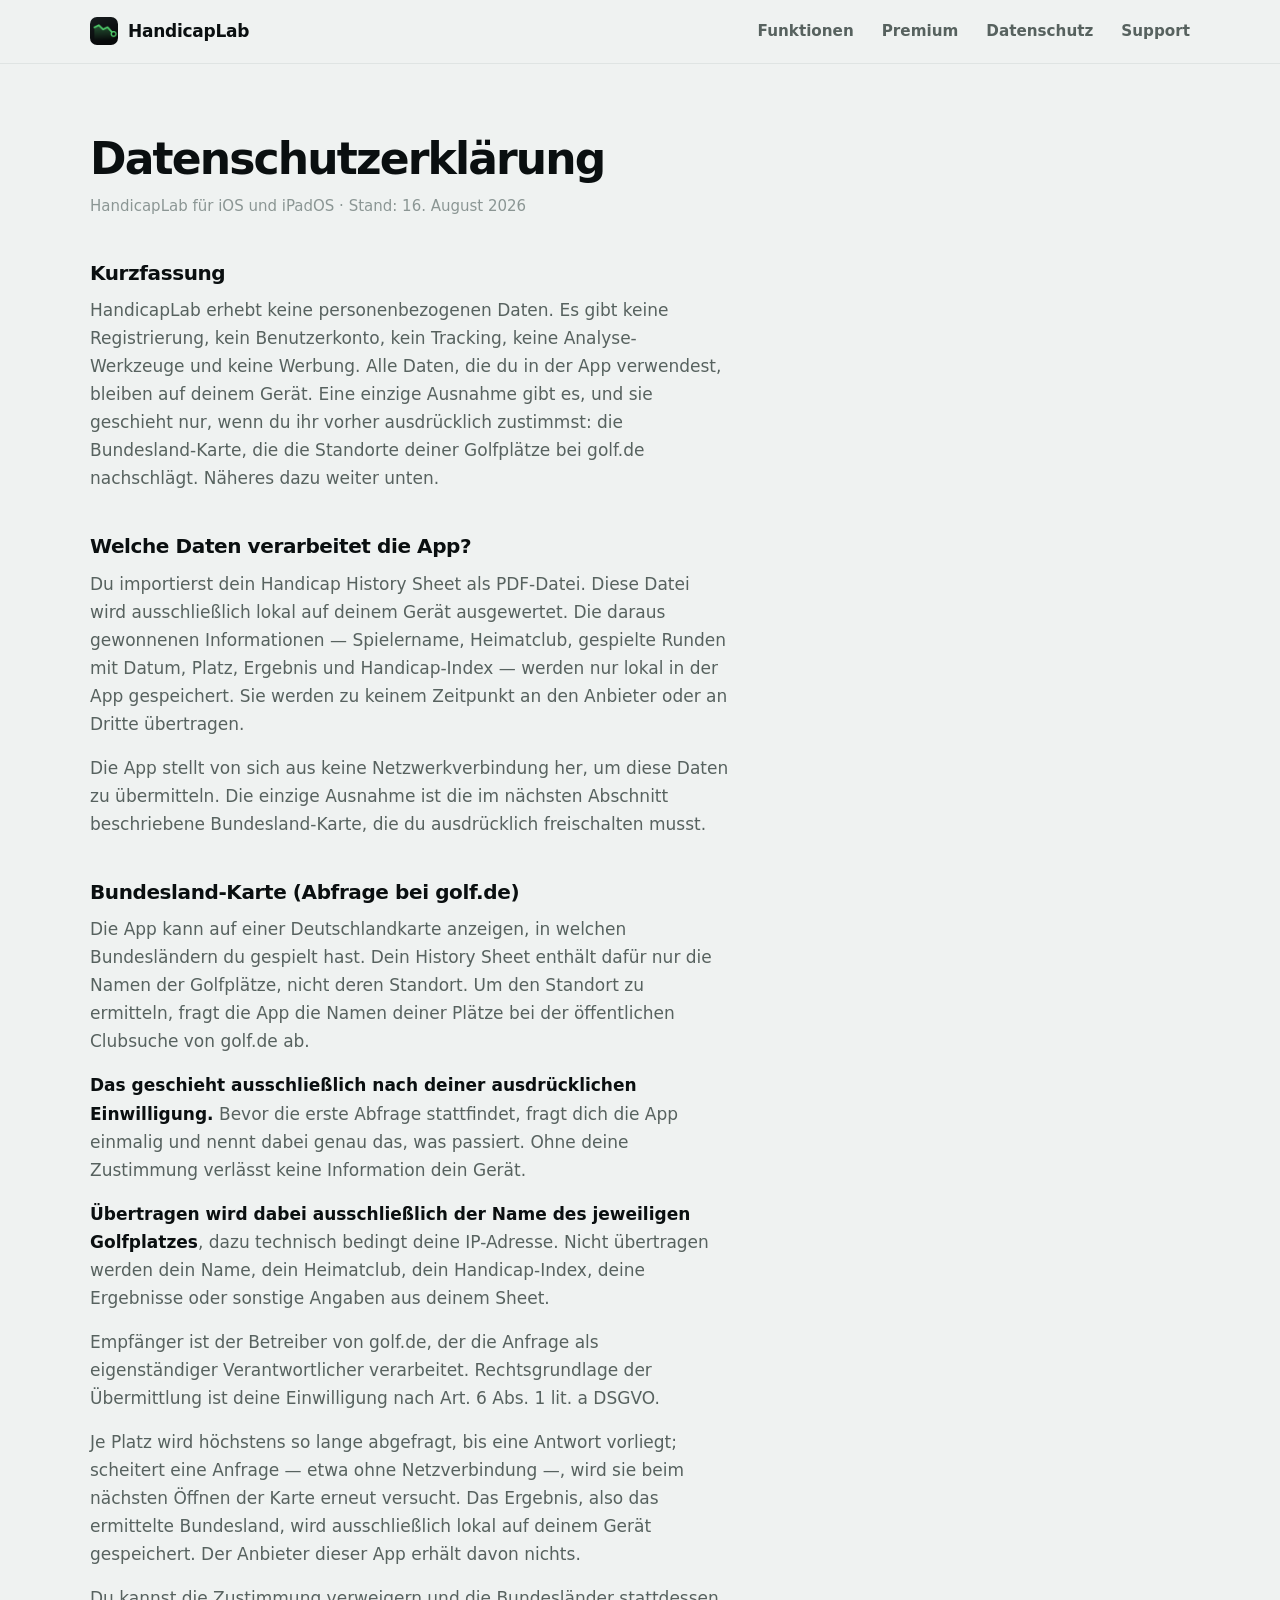
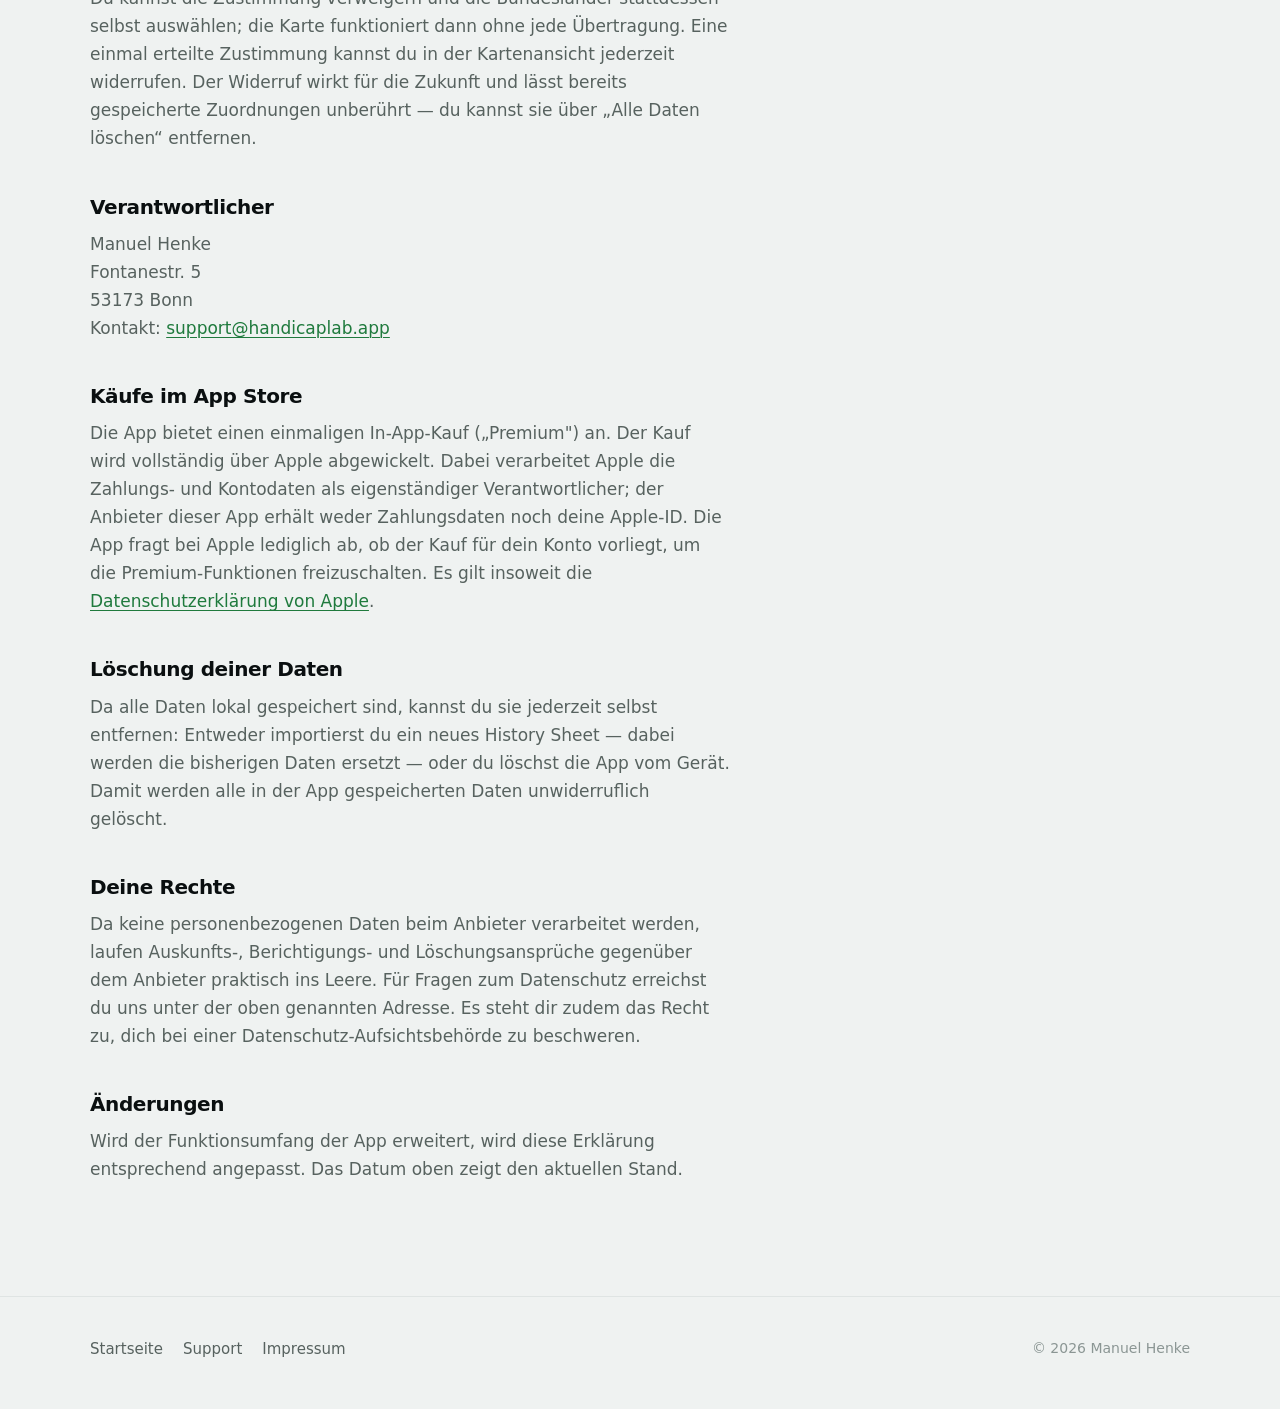
==== commit a5ac143d: "docs: Datenschutz und Startseite auf den golf.de-Abruf anpassen Die Bundesland-Karte der App fragt s" ====
--- a/datenschutz.html
+++ b/datenschutz.html
@@ -28,19 +28,51 @@
   <div class="shell">
     <article class="prose">
       <h1>Datenschutzerklärung</h1>
-      <p class="stamp">HandicapLab für iOS und iPadOS · Stand: 1. August 2026</p>
+      <p class="stamp">HandicapLab für iOS und iPadOS · Stand: 16. August 2026</p>
 
       <h2>Kurzfassung</h2>
       <p>HandicapLab erhebt keine personenbezogenen Daten. Es gibt keine Registrierung, kein
       Benutzerkonto, kein Tracking, keine Analyse-Werkzeuge und keine Werbung. Alle Daten, die du in
-      der App verwendest, bleiben auf deinem Gerät.</p>
+      der App verwendest, bleiben auf deinem Gerät. Eine einzige Ausnahme gibt es, und sie
+      geschieht nur, wenn du ihr vorher ausdrücklich zustimmst: die Bundesland-Karte, die die
+      Standorte deiner Golfplätze bei golf.de nachschlägt. Näheres dazu weiter unten.</p>
 
       <h2>Welche Daten verarbeitet die App?</h2>
       <p>Du importierst dein Handicap History Sheet als PDF-Datei. Diese Datei wird ausschließlich lokal
       auf deinem Gerät ausgewertet. Die daraus gewonnenen Informationen — Spielername, Heimatclub,
       gespielte Runden mit Datum, Platz, Ergebnis und Handicap-Index — werden nur lokal in der App
       gespeichert. Sie werden zu keinem Zeitpunkt an den Anbieter oder an Dritte übertragen.</p>
-      <p>Die App stellt selbst keine Netzwerkverbindung her, um diese Daten zu übermitteln.</p>
+      <p>Die App stellt von sich aus keine Netzwerkverbindung her, um diese Daten zu übermitteln.
+      Die einzige Ausnahme ist die im nächsten Abschnitt beschriebene Bundesland-Karte, die du
+      ausdrücklich freischalten musst.</p>
+
+      <h2>Bundesland-Karte (Abfrage bei golf.de)</h2>
+      <p>Die App kann auf einer Deutschlandkarte anzeigen, in welchen Bundesländern du gespielt hast.
+      Dein History Sheet enthält dafür nur die Namen der Golfplätze, nicht deren Standort. Um den
+      Standort zu ermitteln, fragt die App die Namen deiner Plätze bei der öffentlichen Clubsuche von
+      golf.de ab.</p>
+
+      <p><strong>Das geschieht ausschließlich nach deiner ausdrücklichen Einwilligung.</strong> Bevor
+      die erste Abfrage stattfindet, fragt dich die App einmalig und nennt dabei genau das, was
+      passiert. Ohne deine Zustimmung verlässt keine Information dein Gerät.</p>
+
+      <p><strong>Übertragen wird dabei ausschließlich der Name des jeweiligen Golfplatzes</strong>,
+      dazu technisch bedingt deine IP-Adresse. Nicht übertragen werden dein Name, dein Heimatclub,
+      dein Handicap-Index, deine Ergebnisse oder sonstige Angaben aus deinem Sheet.</p>
+
+      <p>Empfänger ist der Betreiber von golf.de, der die Anfrage als eigenständiger Verantwortlicher
+      verarbeitet. Rechtsgrundlage der Übermittlung ist deine Einwilligung nach Art. 6 Abs. 1 lit. a
+      DSGVO.</p>
+
+      <p>Je Platz wird höchstens so lange abgefragt, bis eine Antwort vorliegt; scheitert eine Anfrage
+      — etwa ohne Netzverbindung —, wird sie beim nächsten Öffnen der Karte erneut versucht. Das
+      Ergebnis, also das ermittelte Bundesland, wird ausschließlich lokal auf deinem Gerät
+      gespeichert. Der Anbieter dieser App erhält davon nichts.</p>
+
+      <p>Du kannst die Zustimmung verweigern und die Bundesländer stattdessen selbst auswählen; die
+      Karte funktioniert dann ohne jede Übertragung. Eine einmal erteilte Zustimmung kannst du in der
+      Kartenansicht jederzeit widerrufen. Der Widerruf wirkt für die Zukunft und lässt bereits
+      gespeicherte Zuordnungen unberührt — du kannst sie über „Alle Daten löschen“ entfernen.</p>
 
       <h2>Verantwortlicher</h2>
       <p>Manuel Henke<br>
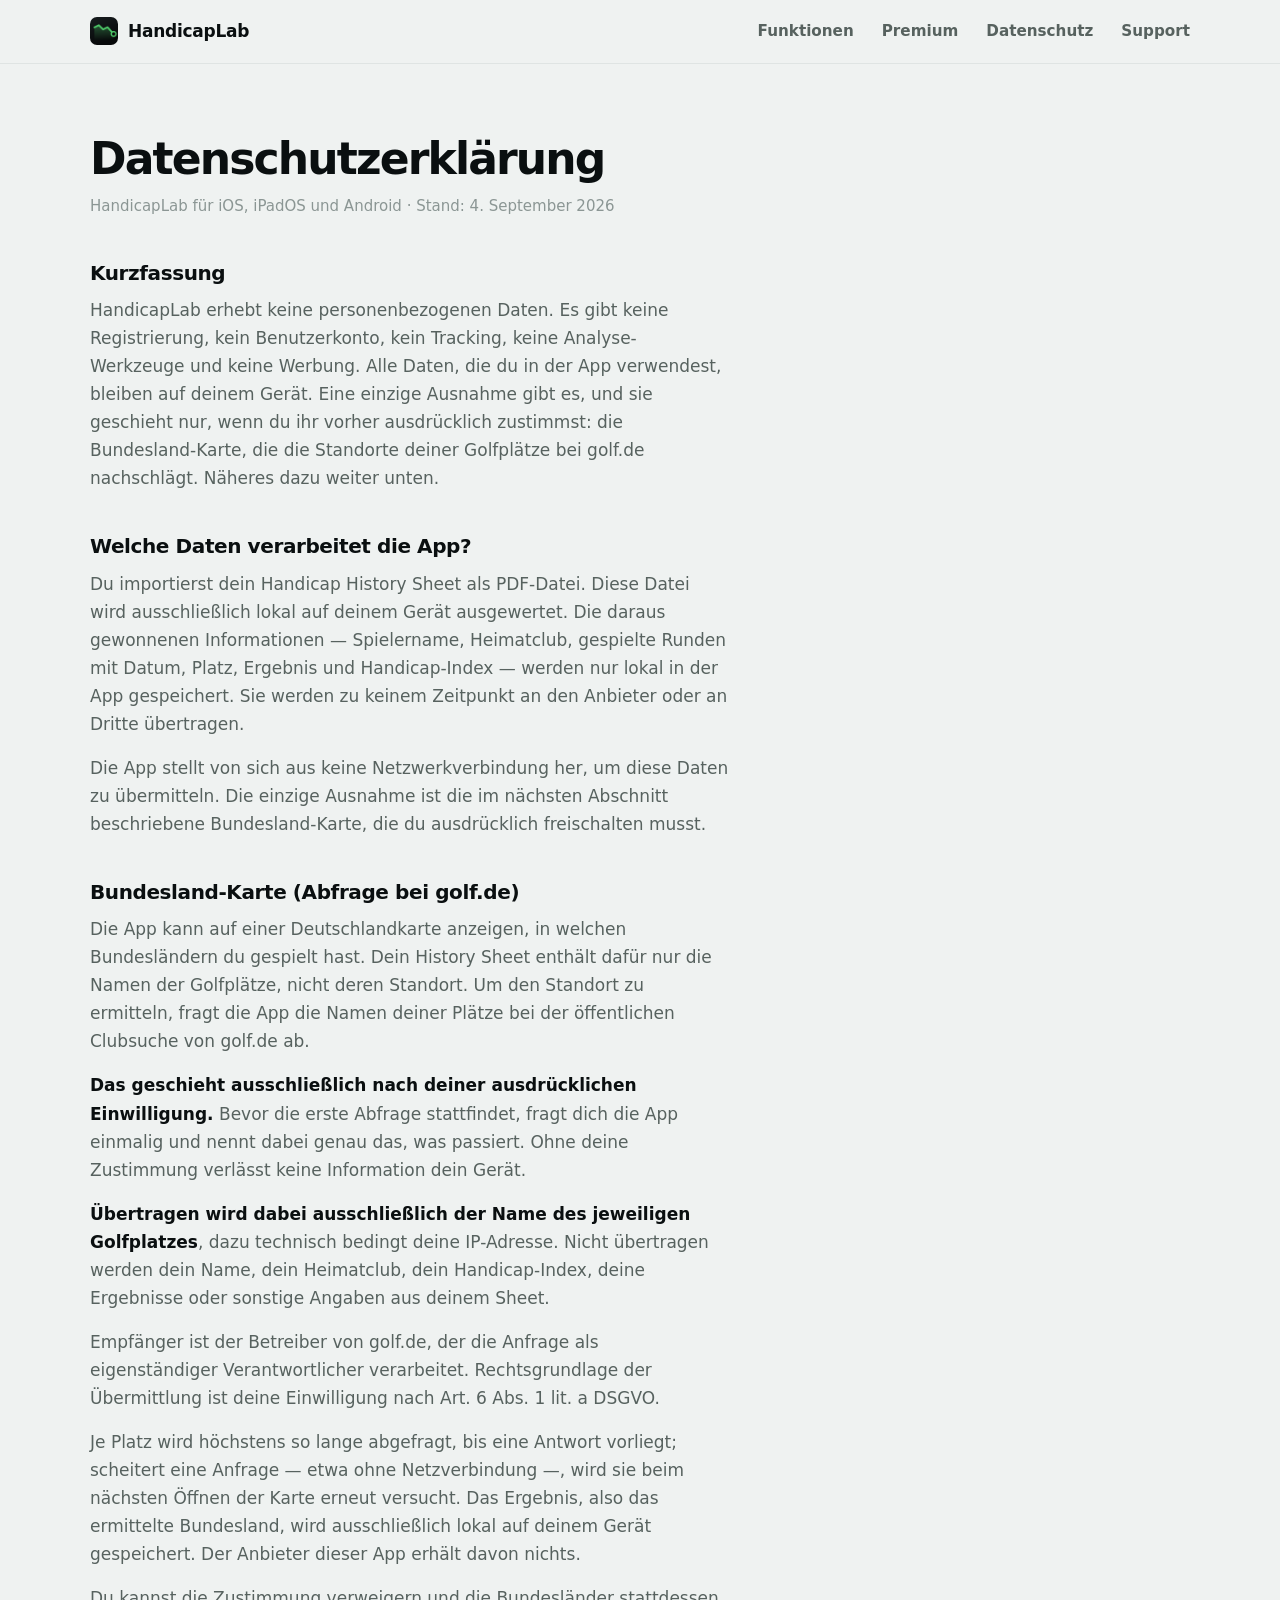
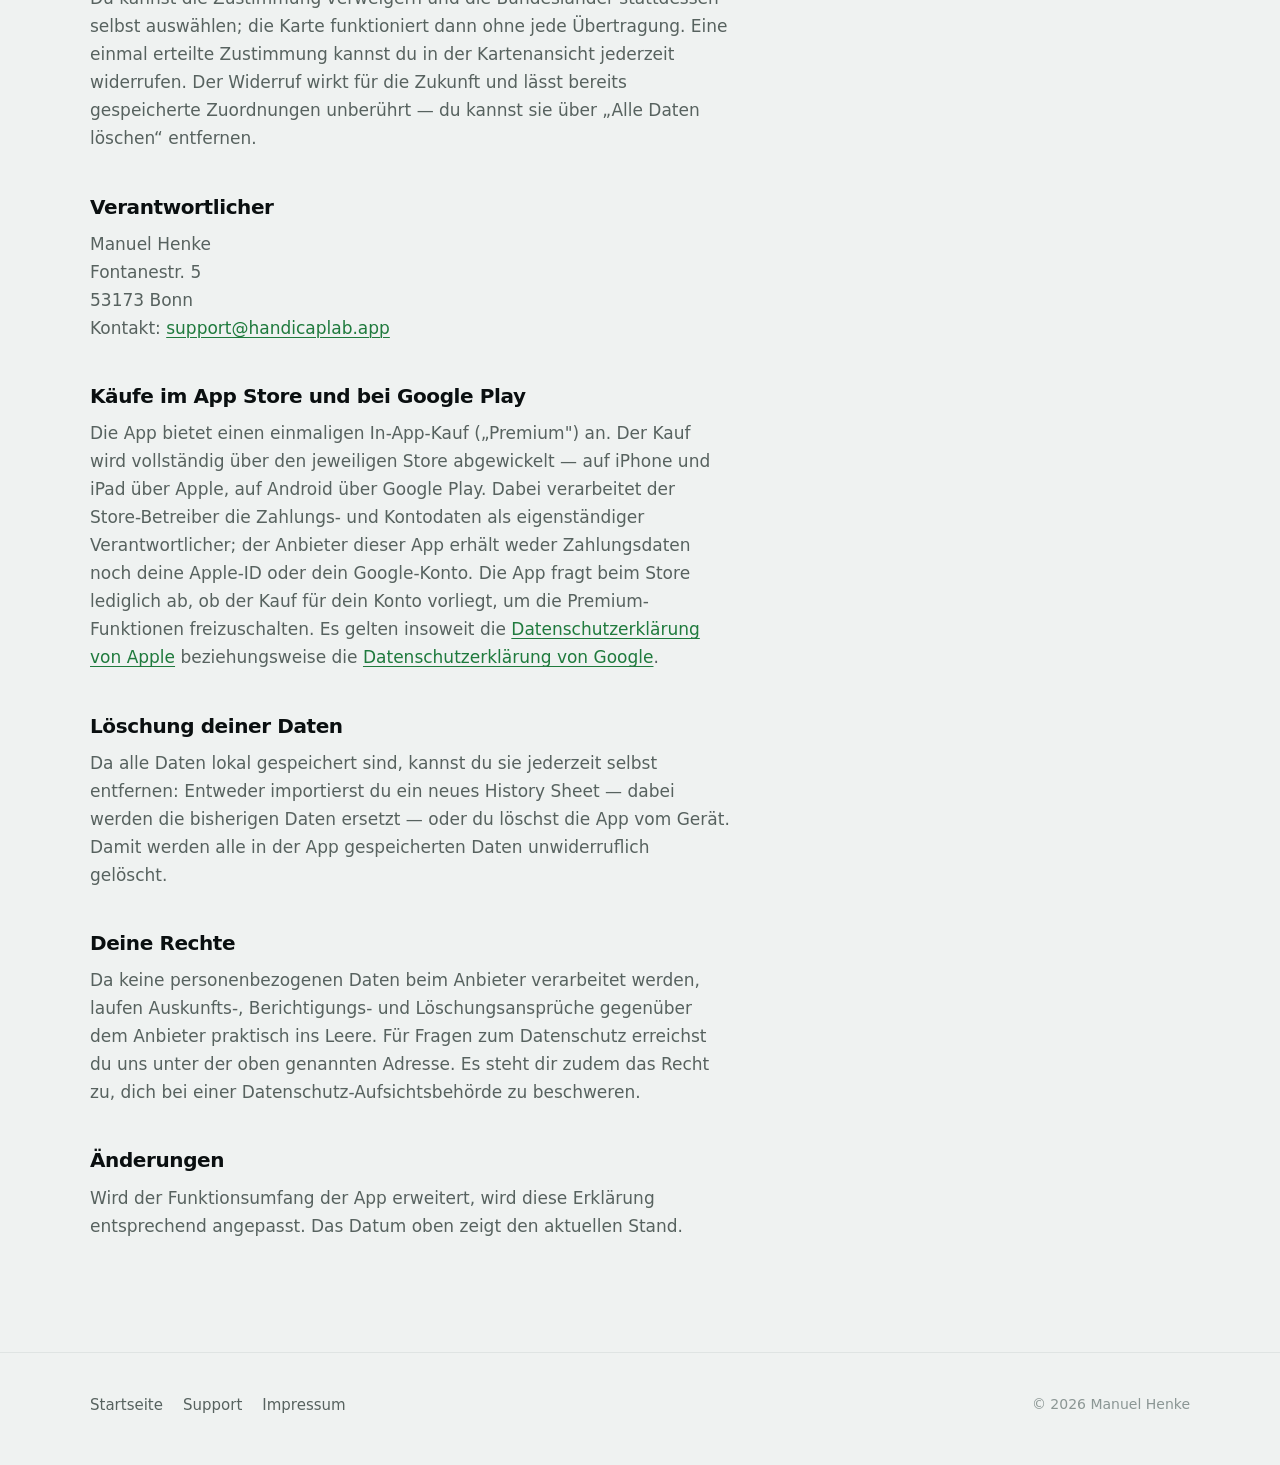
==== commit f1971102: "feat: Android auf Startseite, Datenschutz und Support ergaenzen - Startseite: Meta-/OG-Beschreibung " ====
--- a/datenschutz.html
+++ b/datenschutz.html
@@ -9,6 +9,7 @@
 <link rel="icon" href="assets/img/icon-512.png" type="image/png">
 <link rel="apple-touch-icon" href="assets/img/icon-180.png">
 <link rel="stylesheet" href="assets/hl.css">
+<meta name="apple-itunes-app" content="app-id=6797008248">
 </head>
 <body>
 
@@ -28,7 +29,7 @@
   <div class="shell">
     <article class="prose">
       <h1>Datenschutzerklärung</h1>
-      <p class="stamp">HandicapLab für iOS und iPadOS · Stand: 16. August 2026</p>
+      <p class="stamp">HandicapLab für iOS, iPadOS und Android · Stand: 4. September 2026</p>
 
       <h2>Kurzfassung</h2>
       <p>HandicapLab erhebt keine personenbezogenen Daten. Es gibt keine Registrierung, kein
@@ -80,13 +81,16 @@
       53173 Bonn<br>
       Kontakt: <a href="mailto:support@handicaplab.app">support@handicaplab.app</a></p>
 
-      <h2>Käufe im App Store</h2>
+      <h2>Käufe im App Store und bei Google Play</h2>
       <p>Die App bietet einen einmaligen In-App-Kauf („Premium") an. Der Kauf wird vollständig über
-      Apple abgewickelt. Dabei verarbeitet Apple die Zahlungs- und Kontodaten als eigenständiger
-      Verantwortlicher; der Anbieter dieser App erhält weder Zahlungsdaten noch deine Apple-ID. Die App
-      fragt bei Apple lediglich ab, ob der Kauf für dein Konto vorliegt, um die Premium-Funktionen
-      freizuschalten. Es gilt insoweit die
-      <a href="https://www.apple.com/legal/privacy/de-ww/">Datenschutzerklärung von Apple</a>.</p>
+      den jeweiligen Store abgewickelt — auf iPhone und iPad über Apple, auf Android über Google Play.
+      Dabei verarbeitet der Store-Betreiber die Zahlungs- und Kontodaten als eigenständiger
+      Verantwortlicher; der Anbieter dieser App erhält weder Zahlungsdaten noch deine Apple-ID oder
+      dein Google-Konto. Die App fragt beim Store lediglich ab, ob der Kauf für dein Konto vorliegt,
+      um die Premium-Funktionen freizuschalten. Es gelten insoweit die
+      <a href="https://www.apple.com/legal/privacy/de-ww/">Datenschutzerklärung von Apple</a>
+      beziehungsweise die
+      <a href="https://policies.google.com/privacy?hl=de">Datenschutzerklärung von Google</a>.</p>
 
       <h2>Löschung deiner Daten</h2>
       <p>Da alle Daten lokal gespeichert sind, kannst du sie jederzeit selbst entfernen: Entweder
--- a/assets/hl.css
+++ b/assets/hl.css
@@ -181,6 +181,8 @@
 .hero-copy { max-width: 37rem; }
 .hero h1 span { color: var(--acc-text); }
 .hero-actions { display: flex; flex-wrap: wrap; align-items: center; gap: 1rem; margin-top: 2.25rem; }
+.store-badge img { display: block; height: 54px; width: auto; }
+.store-badge:hover { opacity: .85; }
 .hero-art { justify-self: end; width: 100%; max-width: 310px; }
 
 @media (max-width: 900px) {
